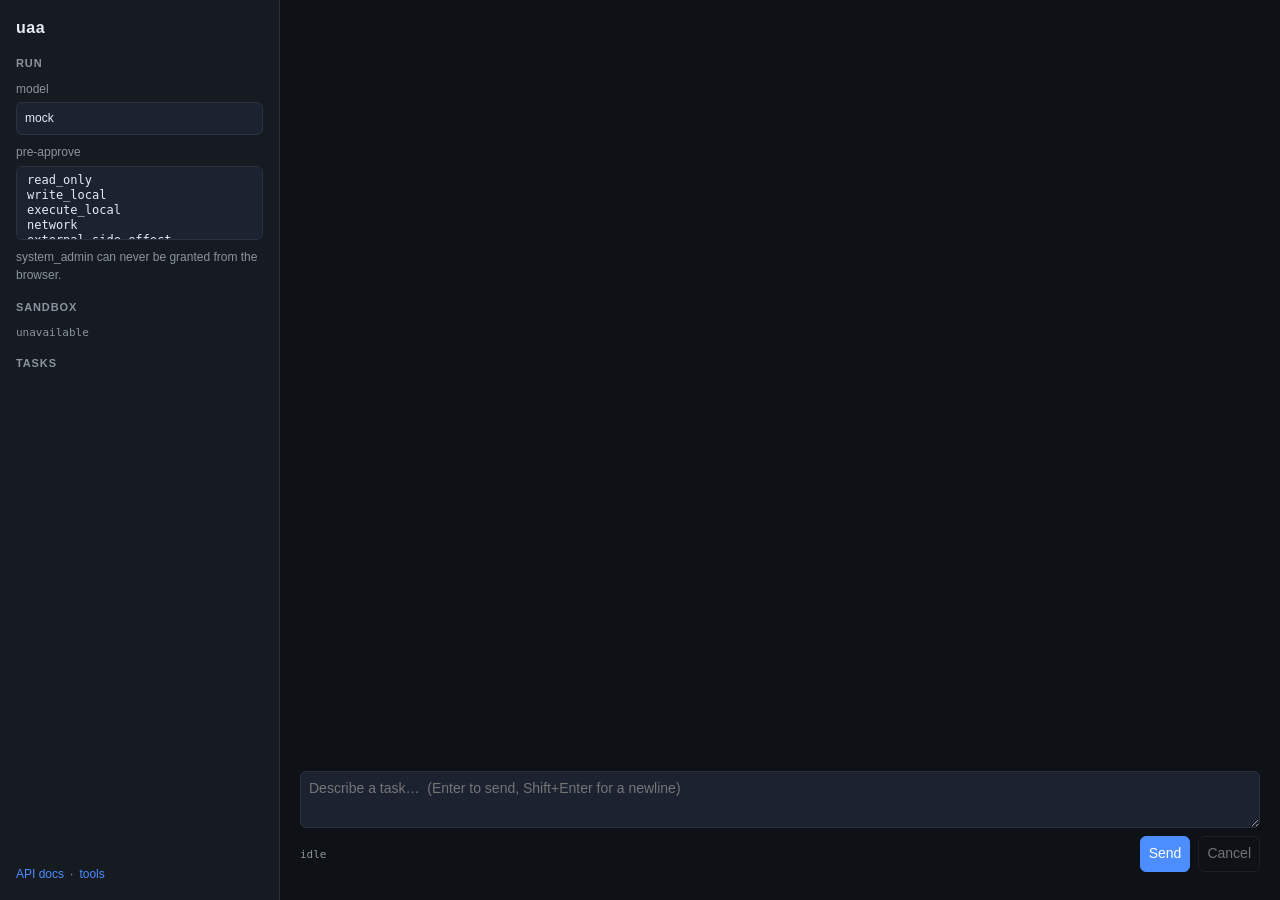
==== src/unified_agent/api/console/index.html @ 9285aae6 "feat(api,sandbox): AG-UI service layer, web console, process isolation Phase 2 of the roadmap, plus " ====
<!DOCTYPE html>
<html lang="zh-CN">
<head>
<meta charset="utf-8">
<meta name="viewport" content="width=device-width, initial-scale=1">
<title>unified-ai-agent console</title>
<link rel="stylesheet" href="style.css">
</head>
<body>
<div id="app">
  <aside id="sidebar">
    <header>
      <h1>uaa</h1>
      <span id="version" class="dim"></span>
    </header>

    <section class="panel">
      <h2>Run</h2>
      <label class="field">
        <span>model</span>
        <input id="model" value="mock" spellcheck="false">
      </label>
      <label class="field">
        <span>pre-approve</span>
        <select id="approve" multiple size="4">
          <option value="read_only">read_only</option>
          <option value="write_local">write_local</option>
          <option value="execute_local">execute_local</option>
          <option value="network">network</option>
          <option value="external_side_effect">external_side_effect</option>
        </select>
      </label>
      <p class="hint">system_admin can never be granted from the browser.</p>
    </section>

    <section class="panel">
      <h2>Sandbox</h2>
      <div id="sandbox" class="kv dim">loading…</div>
    </section>

    <section class="panel grow">
      <h2>Tasks</h2>
      <div id="tasks" class="task-list"></div>
    </section>

    <footer>
      <a href="/docs" target="_blank" rel="noreferrer">API docs</a>
      <span class="dim">·</span>
      <a href="/api/v1/tools" target="_blank" rel="noreferrer">tools</a>
    </footer>
  </aside>

  <main id="main">
    <div id="transcript"></div>

    <div id="approval" class="approval hidden">
      <div class="approval-head">
        <strong>Approval required</strong>
        <span id="approval-effect" class="chip"></span>
      </div>
      <pre id="approval-preview"></pre>
      <div id="approval-detail" class="dim"></div>
      <div class="approval-actions">
        <button id="btn-approve" class="primary">Approve</button>
        <button id="btn-deny" class="danger">Refuse</button>
      </div>
    </div>

    <form id="composer">
      <textarea id="goal" rows="2" placeholder="Describe a task…  (Enter to send, Shift+Enter for a newline)"></textarea>
      <div class="composer-actions">
        <span id="status" class="dim">idle</span>
        <button id="btn-send" type="submit" class="primary">Send</button>
        <button id="btn-cancel" type="button" class="ghost" disabled>Cancel</button>
      </div>
    </form>
  </main>
</div>
<script src="app.js"></script>
</body>
</html>
---- src/unified_agent/api/console/style.css ----
:root {
  --bg: #0e1116;
  --panel: #161b22;
  --panel-2: #1c2230;
  --line: #2a3240;
  --fg: #e6edf3;
  --dim: #8b949e;
  --accent: #4c8dff;
  --ok: #3fb950;
  --warn: #d29922;
  --bad: #f85149;
  --mono: ui-monospace, SFMono-Regular, "SF Mono", Menlo, Consolas, monospace;
}

* { box-sizing: border-box; }

html, body {
  margin: 0;
  height: 100%;
  background: var(--bg);
  color: var(--fg);
  font: 14px/1.55 -apple-system, BlinkMacSystemFont, "Segoe UI", "PingFang SC",
    "Hiragino Sans GB", "Microsoft YaHei", sans-serif;
}

#app { display: grid; grid-template-columns: 280px 1fr; height: 100%; }

/* ---------- sidebar ---------- */
#sidebar {
  display: flex;
  flex-direction: column;
  gap: 14px;
  padding: 16px;
  background: var(--panel);
  border-right: 1px solid var(--line);
  overflow: hidden;
}

#sidebar header { display: flex; align-items: baseline; gap: 8px; }
#sidebar h1 { margin: 0; font-size: 16px; letter-spacing: .5px; }

.panel { display: flex; flex-direction: column; gap: 8px; }
.panel.grow { flex: 1; min-height: 0; }
.panel h2 {
  margin: 0;
  font-size: 11px;
  text-transform: uppercase;
  letter-spacing: .08em;
  color: var(--dim);
}

.field { display: flex; flex-direction: column; gap: 4px; font-size: 12px; }
.field > span { color: var(--dim); }

input, select, textarea, button {
  font: inherit;
  color: var(--fg);
  background: var(--panel-2);
  border: 1px solid var(--line);
  border-radius: 6px;
  padding: 6px 8px;
}
input:focus, select:focus, textarea:focus {
  outline: none;
  border-color: var(--accent);
}
select[multiple] { font-family: var(--mono); font-size: 12px; }

button { cursor: pointer; }
button:disabled { opacity: .45; cursor: not-allowed; }
button.primary { background: var(--accent); border-color: var(--accent); color: #fff; }
button.danger { background: transparent; border-color: var(--bad); color: var(--bad); }
button.ghost { background: transparent; }

.hint, .dim { color: var(--dim); font-size: 12px; }
.hint { margin: 0; }

.kv { font-family: var(--mono); font-size: 11px; white-space: pre-wrap; word-break: break-all; }

.task-list { overflow-y: auto; display: flex; flex-direction: column; gap: 4px; }
.task-item {
  padding: 6px 8px;
  border: 1px solid transparent;
  border-radius: 6px;
  cursor: pointer;
  font-size: 12px;
}
.task-item:hover { background: var(--panel-2); }
.task-item.active { border-color: var(--accent); background: var(--panel-2); }
.task-item .goal { display: block; overflow: hidden; text-overflow: ellipsis; white-space: nowrap; }
.task-item .meta { color: var(--dim); font-family: var(--mono); font-size: 10px; }

#sidebar footer { display: flex; gap: 6px; font-size: 12px; }
#sidebar a { color: var(--accent); text-decoration: none; }
#sidebar a:hover { text-decoration: underline; }

/* ---------- main ---------- */
#main {
  display: grid;
  grid-template-rows: 1fr auto auto;
  min-height: 0;
  padding: 16px 20px 16px;
  gap: 12px;
}

#transcript { overflow-y: auto; display: flex; flex-direction: column; gap: 12px; padding-right: 4px; }

.turn { border-left: 2px solid var(--line); padding-left: 12px; }
.turn.user { border-color: var(--accent); }
.turn.assistant { border-color: var(--ok); }
.turn.error { border-color: var(--bad); }

.turn-head { display: flex; gap: 8px; align-items: center; font-size: 12px; color: var(--dim); }
.chip {
  display: inline-block;
  padding: 1px 7px;
  border-radius: 999px;
  border: 1px solid var(--line);
  font-family: var(--mono);
  font-size: 10px;
  color: var(--dim);
}
.chip.ok { color: var(--ok); border-color: var(--ok); }
.chip.bad { color: var(--bad); border-color: var(--bad); }
.chip.warn { color: var(--warn); border-color: var(--warn); }

.body { white-space: pre-wrap; word-break: break-word; margin-top: 4px; }
.body.mono { font-family: var(--mono); font-size: 12px; }

details { margin-top: 6px; }
summary { cursor: pointer; color: var(--dim); font-size: 12px; }
pre {
  margin: 6px 0 0;
  padding: 8px 10px;
  background: var(--panel);
  border: 1px solid var(--line);
  border-radius: 6px;
  overflow-x: auto;
  font-family: var(--mono);
  font-size: 12px;
  white-space: pre-wrap;
  word-break: break-word;
}

.plan { display: flex; flex-direction: column; gap: 2px; font-size: 13px; }
.plan-step { display: flex; gap: 8px; align-items: baseline; }
.plan-step .mark { font-family: var(--mono); color: var(--dim); width: 14px; }
.plan-step.done .mark { color: var(--ok); }
.plan-step.running .mark { color: var(--accent); }
.plan-step.failed .mark { color: var(--bad); }

.tool { border: 1px solid var(--line); border-radius: 6px; padding: 6px 8px; margin-top: 6px; }
.tool .tool-head { display: flex; gap: 8px; align-items: center; font-family: var(--mono); font-size: 12px; }
.tool.running { border-color: var(--accent); }

/* ---------- approval ---------- */
.approval {
  border: 1px solid var(--warn);
  background: rgba(210, 153, 34, .08);
  border-radius: 8px;
  padding: 12px 14px;
}
.approval.hidden { display: none; }
.approval-head { display: flex; gap: 8px; align-items: center; }
.approval-actions { display: flex; gap: 8px; margin-top: 10px; }

/* ---------- composer ---------- */
#composer { display: flex; flex-direction: column; gap: 8px; }
#goal { resize: vertical; min-height: 52px; font: inherit; }
.composer-actions { display: flex; gap: 8px; align-items: center; justify-content: flex-end; }
.composer-actions #status { margin-right: auto; font-family: var(--mono); font-size: 11px; }
.composer-actions #status.busy { color: var(--accent); }
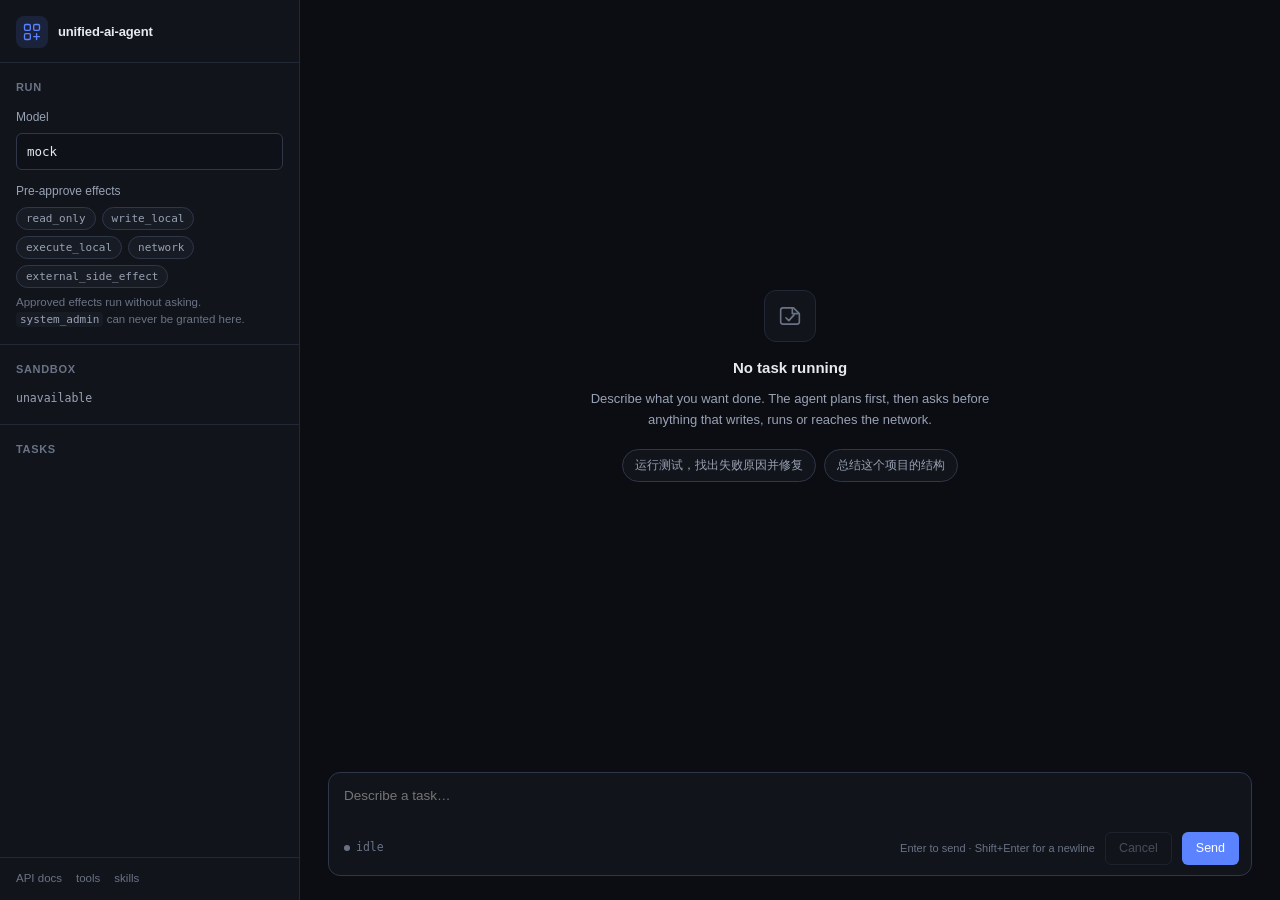
==== commit 89297b50: "fix(console): the page was served from / with its assets under /console, so it never loaded Reported" ====
--- a/src/unified_agent/api/console/index.html
+++ b/src/unified_agent/api/console/index.html
@@ -3,75 +3,113 @@
 <head>
 <meta charset="utf-8">
 <meta name="viewport" content="width=device-width, initial-scale=1">
-<title>unified-ai-agent console</title>
+<title>unified-ai-agent</title>
 <link rel="stylesheet" href="style.css">
 </head>
 <body>
 <div id="app">
+
   <aside id="sidebar">
-    <header>
-      <h1>uaa</h1>
-      <span id="version" class="dim"></span>
+    <header class="brand">
+      <span class="brand-mark" aria-hidden="true">
+        <svg viewBox="0 0 24 24" width="20" height="20" fill="none" stroke="currentColor" stroke-width="1.6" stroke-linecap="round" stroke-linejoin="round">
+          <rect x="3" y="3" width="7" height="7" rx="1.5"/>
+          <rect x="14" y="3" width="7" height="7" rx="1.5"/>
+          <rect x="3" y="14" width="7" height="7" rx="1.5"/>
+          <path d="M17.5 14v7M14 17.5h7"/>
+        </svg>
+      </span>
+      <div class="brand-text">
+        <span class="brand-name">unified-ai-agent</span>
+        <span class="brand-version" id="version"></span>
+      </div>
     </header>
 
     <section class="panel">
-      <h2>Run</h2>
+      <h2 class="panel-title">Run</h2>
       <label class="field">
-        <span>model</span>
-        <input id="model" value="mock" spellcheck="false">
+        <span class="field-label">Model</span>
+        <input id="model" value="mock" spellcheck="false" autocomplete="off">
       </label>
-      <label class="field">
-        <span>pre-approve</span>
-        <select id="approve" multiple size="4">
-          <option value="read_only">read_only</option>
-          <option value="write_local">write_local</option>
-          <option value="execute_local">execute_local</option>
-          <option value="network">network</option>
-          <option value="external_side_effect">external_side_effect</option>
-        </select>
-      </label>
-      <p class="hint">system_admin can never be granted from the browser.</p>
+      <div class="field">
+        <span class="field-label">Pre-approve effects</span>
+        <div id="approve" class="toggles" role="group" aria-label="Pre-approve effects"></div>
+        <p class="hint">Approved effects run without asking. <code>system_admin</code> can never be granted here.</p>
+      </div>
     </section>
 
     <section class="panel">
-      <h2>Sandbox</h2>
-      <div id="sandbox" class="kv dim">loading…</div>
+      <h2 class="panel-title">Sandbox</h2>
+      <div id="sandbox" class="sandbox">
+        <span class="skeleton"></span>
+      </div>
     </section>
 
-    <section class="panel grow">
-      <h2>Tasks</h2>
+    <section class="panel panel-grow">
+      <h2 class="panel-title">
+        Tasks
+        <span class="panel-count" id="task-count"></span>
+      </h2>
       <div id="tasks" class="task-list"></div>
     </section>
 
-    <footer>
+    <footer class="sidebar-footer">
       <a href="/docs" target="_blank" rel="noreferrer">API docs</a>
-      <span class="dim">·</span>
       <a href="/api/v1/tools" target="_blank" rel="noreferrer">tools</a>
+      <a href="/api/v1/skills" target="_blank" rel="noreferrer">skills</a>
     </footer>
   </aside>
 
   <main id="main">
-    <div id="transcript"></div>
+    <div id="transcript">
+      <div id="empty" class="empty">
+        <div class="empty-mark" aria-hidden="true">
+          <svg viewBox="0 0 24 24" width="28" height="28" fill="none" stroke="currentColor" stroke-width="1.4" stroke-linecap="round" stroke-linejoin="round">
+            <path d="M4 17V7a2 2 0 0 1 2-2h9l5 5v7a2 2 0 0 1-2 2H6a2 2 0 0 1-2-2Z"/>
+            <path d="M14 5v5h5"/>
+            <path d="M8.5 13.5 11 16l4.5-5"/>
+          </svg>
+        </div>
+        <p class="empty-title">No task running</p>
+        <p class="empty-body">
+          Describe what you want done. The agent plans first, then asks before
+          anything that writes, runs or reaches the network.
+        </p>
+        <div class="empty-examples">
+          <button type="button" class="example">运行测试，找出失败原因并修复</button>
+          <button type="button" class="example">总结这个项目的结构</button>
+        </div>
+      </div>
+    </div>
 
-    <div id="approval" class="approval hidden">
+    <div id="approval" class="approval hidden" role="alertdialog" aria-labelledby="approval-title">
       <div class="approval-head">
-        <strong>Approval required</strong>
-        <span id="approval-effect" class="chip"></span>
+        <span class="approval-icon" aria-hidden="true">
+          <svg viewBox="0 0 24 24" width="16" height="16" fill="none" stroke="currentColor" stroke-width="1.8" stroke-linecap="round">
+            <path d="M12 9v4M12 16.5v.01"/>
+            <path d="M10.3 3.9 2.6 17.2A2 2 0 0 0 4.3 20h15.4a2 2 0 0 0 1.7-2.8L13.7 3.9a2 2 0 0 0-3.4 0Z"/>
+          </svg>
+        </span>
+        <strong id="approval-title">Approval required</strong>
+        <span id="approval-effect" class="chip chip-warn"></span>
       </div>
       <pre id="approval-preview"></pre>
-      <div id="approval-detail" class="dim"></div>
+      <div id="approval-detail" class="approval-detail"></div>
       <div class="approval-actions">
-        <button id="btn-approve" class="primary">Approve</button>
-        <button id="btn-deny" class="danger">Refuse</button>
+        <button id="btn-approve" class="btn btn-primary">Approve</button>
+        <button id="btn-deny" class="btn btn-danger">Refuse</button>
       </div>
     </div>
 
     <form id="composer">
-      <textarea id="goal" rows="2" placeholder="Describe a task…  (Enter to send, Shift+Enter for a newline)"></textarea>
-      <div class="composer-actions">
-        <span id="status" class="dim">idle</span>
-        <button id="btn-send" type="submit" class="primary">Send</button>
-        <button id="btn-cancel" type="button" class="ghost" disabled>Cancel</button>
+      <div class="composer-box">
+        <textarea id="goal" rows="1" placeholder="Describe a task…" aria-label="Task goal"></textarea>
+        <div class="composer-actions">
+          <span id="status" class="status" data-state="idle">idle</span>
+          <span class="composer-hint">Enter to send · Shift+Enter for a newline</span>
+          <button id="btn-cancel" type="button" class="btn btn-ghost" disabled>Cancel</button>
+          <button id="btn-send" type="submit" class="btn btn-primary">Send</button>
+        </div>
       </div>
     </form>
   </main>
--- a/src/unified_agent/api/console/style.css
+++ b/src/unified_agent/api/console/style.css
@@ -1,14 +1,54 @@
+/* unified-ai-agent console.
+ *
+ * One stylesheet, no build step, no framework. The palette is a small set of
+ * custom properties so a change of mind is a change in one place.
+ *
+ * The rules this follows, in order of how much they matter:
+ *
+ *   1. Elevation comes from background steps, not shadows. On a dark UI a
+ *      shadow is invisible; a lighter panel is not.
+ *   2. One accent. Everything else is a neutral with a consistent step
+ *      between neighbours.
+ *   3. Monospace is for identifiers and output, never for prose.
+ *   4. Borders are 1px and low-contrast. They separate, they do not decorate.
+ *   5. Every interactive thing has a visible hover, active and focus state.
+ *      A control whose state you cannot see is a control you will not trust.
+ */
+
 :root {
-  --bg: #0e1116;
-  --panel: #161b22;
-  --panel-2: #1c2230;
-  --line: #2a3240;
-  --fg: #e6edf3;
-  --dim: #8b949e;
-  --accent: #4c8dff;
-  --ok: #3fb950;
-  --warn: #d29922;
-  --bad: #f85149;
+  color-scheme: dark;
+
+  /* surfaces, darkest to lightest */
+  --bg: #0b0d12;
+  --bg-panel: #11141b;
+  --bg-raised: #171b24;
+  --bg-hover: #1d2230;
+  --bg-input: #0e1117;
+
+  --border: #222836;
+  --border-strong: #2f3748;
+
+  --text: #e7eaf0;
+  --text-dim: #99a2b4;
+  --text-faint: #6a7385;
+
+  --accent: #5b83ff;
+  --accent-hover: #7295ff;
+  --accent-soft: rgba(91, 131, 255, 0.14);
+
+  --ok: #3ecf8e;
+  --ok-soft: rgba(62, 207, 142, 0.14);
+  --warn: #e0a33c;
+  --warn-soft: rgba(224, 163, 60, 0.14);
+  --danger: #f0605f;
+  --danger-soft: rgba(240, 96, 95, 0.14);
+
+  --radius: 8px;
+  --radius-sm: 6px;
+  --radius-lg: 12px;
+
+  --sans: -apple-system, BlinkMacSystemFont, "Segoe UI", "PingFang SC",
+    "Hiragino Sans GB", "Microsoft YaHei", Roboto, sans-serif;
   --mono: ui-monospace, SFMono-Regular, "SF Mono", Menlo, Consolas, monospace;
 }
 
@@ -18,155 +58,715 @@
   margin: 0;
   height: 100%;
   background: var(--bg);
-  color: var(--fg);
-  font: 14px/1.55 -apple-system, BlinkMacSystemFont, "Segoe UI", "PingFang SC",
-    "Hiragino Sans GB", "Microsoft YaHei", sans-serif;
-}
-
-#app { display: grid; grid-template-columns: 280px 1fr; height: 100%; }
-
-/* ---------- sidebar ---------- */
+  color: var(--text);
+  font: 400 13.5px/1.55 var(--sans);
+  -webkit-font-smoothing: antialiased;
+}
+
+#app {
+  display: grid;
+  grid-template-columns: 300px minmax(0, 1fr);
+  height: 100vh;
+}
+
+/* ---------------------------------------------------------------- sidebar */
+
 #sidebar {
   display: flex;
   flex-direction: column;
-  gap: 14px;
+  min-height: 0;
+  background: var(--bg-panel);
+  border-right: 1px solid var(--border);
+}
+
+.brand {
+  display: flex;
+  align-items: center;
+  gap: 10px;
+  padding: 16px 16px 14px;
+  border-bottom: 1px solid var(--border);
+}
+
+.brand-mark {
+  display: grid;
+  place-items: center;
+  width: 32px;
+  height: 32px;
+  border-radius: var(--radius);
+  background: var(--accent-soft);
+  color: var(--accent);
+  flex: none;
+}
+
+.brand-text { display: flex; flex-direction: column; min-width: 0; }
+
+.brand-name {
+  font-size: 13px;
+  font-weight: 600;
+  letter-spacing: -0.01em;
+  white-space: nowrap;
+  overflow: hidden;
+  text-overflow: ellipsis;
+}
+
+.brand-version { font-size: 11px; color: var(--text-faint); font-family: var(--mono); }
+
+.panel {
   padding: 16px;
-  background: var(--panel);
-  border-right: 1px solid var(--line);
-  overflow: hidden;
-}
-
-#sidebar header { display: flex; align-items: baseline; gap: 8px; }
-#sidebar h1 { margin: 0; font-size: 16px; letter-spacing: .5px; }
-
-.panel { display: flex; flex-direction: column; gap: 8px; }
-.panel.grow { flex: 1; min-height: 0; }
-.panel h2 {
+  border-bottom: 1px solid var(--border);
+  display: flex;
+  flex-direction: column;
+  gap: 12px;
+}
+
+.panel-grow { flex: 1; min-height: 0; border-bottom: none; }
+
+.panel-title {
+  display: flex;
+  align-items: center;
+  justify-content: space-between;
   margin: 0;
   font-size: 11px;
+  font-weight: 600;
+  letter-spacing: 0.06em;
   text-transform: uppercase;
-  letter-spacing: .08em;
-  color: var(--dim);
-}
-
-.field { display: flex; flex-direction: column; gap: 4px; font-size: 12px; }
-.field > span { color: var(--dim); }
-
-input, select, textarea, button {
+  color: var(--text-faint);
+}
+
+.panel-count { font-family: var(--mono); font-size: 11px; letter-spacing: 0; }
+
+.field { display: flex; flex-direction: column; gap: 6px; }
+
+.field-label { font-size: 12px; color: var(--text-dim); }
+
+input[type="text"], #model, textarea {
+  width: 100%;
+  padding: 8px 10px;
+  border: 1px solid var(--border-strong);
+  border-radius: var(--radius-sm);
+  background: var(--bg-input);
+  color: var(--text);
   font: inherit;
-  color: var(--fg);
-  background: var(--panel-2);
-  border: 1px solid var(--line);
-  border-radius: 6px;
-  padding: 6px 8px;
-}
-input:focus, select:focus, textarea:focus {
+  font-family: var(--mono);
+  font-size: 12.5px;
+  transition: border-color 0.12s, box-shadow 0.12s;
+}
+
+input:focus, textarea:focus {
   outline: none;
   border-color: var(--accent);
-}
-select[multiple] { font-family: var(--mono); font-size: 12px; }
-
-button { cursor: pointer; }
-button:disabled { opacity: .45; cursor: not-allowed; }
-button.primary { background: var(--accent); border-color: var(--accent); color: #fff; }
-button.danger { background: transparent; border-color: var(--bad); color: var(--bad); }
-button.ghost { background: transparent; }
-
-.hint, .dim { color: var(--dim); font-size: 12px; }
-.hint { margin: 0; }
-
-.kv { font-family: var(--mono); font-size: 11px; white-space: pre-wrap; word-break: break-all; }
-
-.task-list { overflow-y: auto; display: flex; flex-direction: column; gap: 4px; }
+  box-shadow: 0 0 0 3px var(--accent-soft);
+}
+
+.hint { margin: 0; font-size: 11.5px; color: var(--text-faint); line-height: 1.5; }
+
+.hint code {
+  font-family: var(--mono);
+  font-size: 11px;
+  padding: 1px 4px;
+  border-radius: 4px;
+  background: var(--bg-raised);
+  color: var(--text-dim);
+}
+
+/* pre-approve: toggles, not a native multi-select. A list box where you have
+   to know that ctrl-click means "add" is a control that hides its own state. */
+
+.toggles { display: flex; flex-wrap: wrap; gap: 6px; }
+
+.toggle {
+  padding: 4px 9px;
+  border: 1px solid var(--border-strong);
+  border-radius: 999px;
+  background: var(--bg-raised);
+  color: var(--text-dim);
+  font-family: var(--mono);
+  font-size: 11px;
+  cursor: pointer;
+  transition: background 0.12s, border-color 0.12s, color 0.12s;
+}
+
+.toggle:hover { background: var(--bg-hover); color: var(--text); }
+
+.toggle[aria-pressed="true"] {
+  background: var(--accent-soft);
+  border-color: var(--accent);
+  color: var(--accent-hover);
+}
+
+.toggle:focus-visible { outline: 2px solid var(--accent); outline-offset: 1px; }
+
+/* ----------------------------------------------------------------- sandbox */
+
+.sandbox { display: flex; flex-direction: column; gap: 8px; font-size: 12px; }
+
+.sandbox-row {
+  display: flex;
+  align-items: baseline;
+  justify-content: space-between;
+  gap: 8px;
+}
+
+.sandbox-key { color: var(--text-faint); }
+.sandbox-val { font-family: var(--mono); font-size: 11.5px; color: var(--text-dim); }
+
+.sandbox-alert {
+  padding: 7px 9px;
+  border-radius: var(--radius-sm);
+  background: var(--warn-soft);
+  border: 1px solid rgba(224, 163, 60, 0.22);
+  color: #e8c98c;
+  font-size: 11.5px;
+  line-height: 1.5;
+}
+
+/* the full explanation is available, not in the way */
+.sandbox-why { font-size: 11.5px; }
+
+.sandbox-why summary {
+  cursor: pointer;
+  color: var(--text-faint);
+  list-style: none;
+  user-select: none;
+  padding: 2px 0;
+}
+
+.sandbox-why summary::-webkit-details-marker { display: none; }
+.sandbox-why summary::before { content: "▸ "; }
+.sandbox-why[open] summary::before { content: "▾ "; }
+.sandbox-why summary:hover { color: var(--text-dim); }
+
+.sandbox-why ul {
+  margin: 6px 0 0;
+  padding: 8px 10px 8px 24px;
+  border-radius: var(--radius-sm);
+  background: var(--bg-raised);
+  border: 1px solid var(--border);
+  color: var(--text-dim);
+  line-height: 1.55;
+}
+
+.sandbox-why li + li { margin-top: 6px; }
+
+.skeleton {
+  display: block;
+  height: 12px;
+  border-radius: 4px;
+  background: linear-gradient(90deg, var(--bg-raised) 25%, var(--bg-hover) 37%, var(--bg-raised) 63%);
+  background-size: 400% 100%;
+  animation: shimmer 1.4s ease-in-out infinite;
+}
+
+@keyframes shimmer {
+  0% { background-position: 100% 0; }
+  100% { background-position: 0 0; }
+}
+
+/* ------------------------------------------------------------------- tasks */
+
+.task-list {
+  display: flex;
+  flex-direction: column;
+  gap: 2px;
+  overflow-y: auto;
+  min-height: 0;
+  margin: 0 -6px;
+  padding: 0 6px;
+}
+
 .task-item {
-  padding: 6px 8px;
+  display: flex;
+  flex-direction: column;
+  gap: 5px;
+  padding: 9px 10px;
+  border-radius: var(--radius-sm);
   border: 1px solid transparent;
-  border-radius: 6px;
   cursor: pointer;
+  transition: background 0.12s, border-color 0.12s;
+}
+
+.task-item:hover { background: var(--bg-raised); }
+
+.task-item.active {
+  background: var(--accent-soft);
+  border-color: rgba(91, 131, 255, 0.35);
+}
+
+.task-goal {
+  font-size: 12.5px;
+  line-height: 1.4;
+  color: var(--text);
+  display: -webkit-box;
+  -webkit-line-clamp: 2;
+  -webkit-box-orient: vertical;
+  overflow: hidden;
+}
+
+.task-meta {
+  display: flex;
+  align-items: center;
+  gap: 6px;
+  font-size: 11px;
+  color: var(--text-faint);
+  font-family: var(--mono);
+}
+
+.task-empty { padding: 10px; font-size: 12px; color: var(--text-faint); }
+
+.sidebar-footer {
+  display: flex;
+  gap: 14px;
+  padding: 12px 16px;
+  border-top: 1px solid var(--border);
+  font-size: 11.5px;
+}
+
+.sidebar-footer a { color: var(--text-faint); text-decoration: none; }
+.sidebar-footer a:hover { color: var(--accent-hover); }
+
+/* -------------------------------------------------------------------- main */
+
+#main {
+  display: flex;
+  flex-direction: column;
+  min-width: 0;
+  min-height: 0;
+}
+
+#transcript {
+  flex: 1;
+  min-height: 0;
+  overflow-y: auto;
+  padding: 24px 28px;
+  display: flex;
+  flex-direction: column;
+  gap: 18px;
+}
+
+/* empty state: a blank pane reads as broken. Say what the thing is for. */
+
+.empty {
+  margin: auto;
+  max-width: 420px;
+  text-align: center;
+  display: flex;
+  flex-direction: column;
+  align-items: center;
+  gap: 10px;
+  padding: 40px 0;
+}
+
+.empty.hidden { display: none; }
+
+.empty-mark {
+  display: grid;
+  place-items: center;
+  width: 52px;
+  height: 52px;
+  border-radius: var(--radius-lg);
+  background: var(--bg-panel);
+  border: 1px solid var(--border);
+  color: var(--text-faint);
+  margin-bottom: 4px;
+}
+
+.empty-title { margin: 0; font-size: 15px; font-weight: 600; }
+
+.empty-body {
+  margin: 0;
+  font-size: 13px;
+  color: var(--text-dim);
+  line-height: 1.6;
+}
+
+.empty-examples {
+  display: flex;
+  flex-wrap: wrap;
+  gap: 8px;
+  justify-content: center;
+  margin-top: 8px;
+}
+
+.example {
+  padding: 6px 12px;
+  border: 1px solid var(--border-strong);
+  border-radius: 999px;
+  background: var(--bg-panel);
+  color: var(--text-dim);
+  font: inherit;
   font-size: 12px;
-}
-.task-item:hover { background: var(--panel-2); }
-.task-item.active { border-color: var(--accent); background: var(--panel-2); }
-.task-item .goal { display: block; overflow: hidden; text-overflow: ellipsis; white-space: nowrap; }
-.task-item .meta { color: var(--dim); font-family: var(--mono); font-size: 10px; }
-
-#sidebar footer { display: flex; gap: 6px; font-size: 12px; }
-#sidebar a { color: var(--accent); text-decoration: none; }
-#sidebar a:hover { text-decoration: underline; }
-
-/* ---------- main ---------- */
-#main {
-  display: grid;
-  grid-template-rows: 1fr auto auto;
-  min-height: 0;
-  padding: 16px 20px 16px;
-  gap: 12px;
-}
-
-#transcript { overflow-y: auto; display: flex; flex-direction: column; gap: 12px; padding-right: 4px; }
-
-.turn { border-left: 2px solid var(--line); padding-left: 12px; }
-.turn.user { border-color: var(--accent); }
-.turn.assistant { border-color: var(--ok); }
-.turn.error { border-color: var(--bad); }
-
-.turn-head { display: flex; gap: 8px; align-items: center; font-size: 12px; color: var(--dim); }
-.chip {
-  display: inline-block;
-  padding: 1px 7px;
-  border-radius: 999px;
-  border: 1px solid var(--line);
-  font-family: var(--mono);
-  font-size: 10px;
-  color: var(--dim);
-}
-.chip.ok { color: var(--ok); border-color: var(--ok); }
-.chip.bad { color: var(--bad); border-color: var(--bad); }
-.chip.warn { color: var(--warn); border-color: var(--warn); }
-
-.body { white-space: pre-wrap; word-break: break-word; margin-top: 4px; }
-.body.mono { font-family: var(--mono); font-size: 12px; }
-
-details { margin-top: 6px; }
-summary { cursor: pointer; color: var(--dim); font-size: 12px; }
-pre {
-  margin: 6px 0 0;
-  padding: 8px 10px;
-  background: var(--panel);
-  border: 1px solid var(--line);
-  border-radius: 6px;
-  overflow-x: auto;
+  cursor: pointer;
+  transition: background 0.12s, color 0.12s, border-color 0.12s;
+}
+
+.example:hover { background: var(--bg-hover); color: var(--text); border-color: var(--accent); }
+
+/* ------------------------------------------------------------------- turns */
+
+.turn { display: flex; flex-direction: column; gap: 8px; animation: rise 0.18s ease-out; }
+
+@keyframes rise {
+  from { opacity: 0; transform: translateY(4px); }
+  to { opacity: 1; transform: none; }
+}
+
+.turn-head {
+  display: flex;
+  align-items: center;
+  gap: 8px;
+  font-size: 11px;
+  font-weight: 600;
+  letter-spacing: 0.05em;
+  text-transform: uppercase;
+  color: var(--text-faint);
+}
+
+.turn.user .turn-head { color: var(--accent); }
+.turn.error .turn-head { color: var(--danger); }
+
+.turn.user .body {
+  padding: 10px 14px;
+  border-radius: var(--radius);
+  border: 1px solid var(--border);
+  background: var(--bg-panel);
+  white-space: pre-wrap;
+}
+
+.turn.assistant .body {
+  white-space: pre-wrap;
+  font-size: 13.5px;
+  line-height: 1.65;
+  color: var(--text);
+}
+
+.turn.assistant .body:empty { display: none; }
+
+.turn.error .body {
+  padding: 10px 14px;
+  border-radius: var(--radius);
+  background: var(--danger-soft);
+  border: 1px solid rgba(240, 96, 95, 0.28);
+  color: #f3a4a3;
+  white-space: pre-wrap;
   font-family: var(--mono);
   font-size: 12px;
+}
+
+/* a tool call is a self-contained card: what, with what, and how it ended */
+
+.tool {
+  border: 1px solid var(--border);
+  border-radius: var(--radius);
+  background: var(--bg-panel);
+  overflow: hidden;
+  font-size: 12px;
+}
+
+.tool-head {
+  display: flex;
+  align-items: center;
+  gap: 8px;
+  padding: 8px 12px;
+  background: var(--bg-raised);
+  border-bottom: 1px solid var(--border);
+  font-family: var(--mono);
+  font-size: 12px;
+}
+
+.tool pre {
+  margin: 0;
+  padding: 10px 12px;
+  font-family: var(--mono);
+  font-size: 11.5px;
+  line-height: 1.55;
+  color: var(--text-dim);
   white-space: pre-wrap;
   word-break: break-word;
-}
-
-.plan { display: flex; flex-direction: column; gap: 2px; font-size: 13px; }
-.plan-step { display: flex; gap: 8px; align-items: baseline; }
-.plan-step .mark { font-family: var(--mono); color: var(--dim); width: 14px; }
-.plan-step.done .mark { color: var(--ok); }
-.plan-step.running .mark { color: var(--accent); }
-.plan-step.failed .mark { color: var(--bad); }
-
-.tool { border: 1px solid var(--line); border-radius: 6px; padding: 6px 8px; margin-top: 6px; }
-.tool .tool-head { display: flex; gap: 8px; align-items: center; font-family: var(--mono); font-size: 12px; }
-.tool.running { border-color: var(--accent); }
-
-/* ---------- approval ---------- */
+  max-height: 320px;
+  overflow-y: auto;
+}
+
+.tool.running .tool-head::after {
+  content: "";
+  width: 6px;
+  height: 6px;
+  margin-left: auto;
+  border-radius: 50%;
+  background: var(--accent);
+  animation: pulse 1s ease-in-out infinite;
+}
+
+@keyframes pulse {
+  0%, 100% { opacity: 1; }
+  50% { opacity: 0.25; }
+}
+
+.tool.failed { border-color: rgba(240, 96, 95, 0.35); }
+.tool.failed .tool-head { background: var(--danger-soft); color: #f3a4a3; }
+.tool.ok .tool-head { color: var(--ok); }
+
+/* the result is collapsed by default: the interesting part of a tool call is
+   usually that it happened and whether it worked, not its whole output */
+
+.tool details { border-top: 1px solid var(--border); }
+
+.tool summary {
+  padding: 7px 12px;
+  cursor: pointer;
+  font-size: 11px;
+  color: var(--text-faint);
+  user-select: none;
+  list-style: none;
+}
+
+.tool summary::-webkit-details-marker { display: none; }
+.tool summary::before { content: "▸ "; }
+.tool details[open] summary::before { content: "▾ "; }
+.tool summary:hover { color: var(--text-dim); background: var(--bg-raised); }
+
+.plan { display: flex; flex-direction: column; gap: 2px; padding: 10px 12px; }
+
+.plan-step {
+  display: grid;
+  grid-template-columns: 16px 18px 1fr;
+  align-items: baseline;
+  gap: 8px;
+  font-size: 12.5px;
+  color: var(--text-dim);
+  padding: 3px 0;
+}
+
+.plan-step .mark {
+  font-size: 10px;
+  text-align: center;
+  color: var(--text-faint);
+}
+
+.plan-step .num {
+  font-family: var(--mono);
+  font-size: 11px;
+  color: var(--text-faint);
+}
+
+.plan-step.completed { color: var(--text); }
+.plan-step.completed .mark { color: var(--ok); }
+
+.plan-step.running { color: var(--text); }
+.plan-step.running .mark { color: var(--accent); animation: pulse 1s ease-in-out infinite; }
+
+.plan-step.failed { color: #f3a4a3; }
+.plan-step.failed .mark { color: var(--danger); }
+
+.plan-step.skipped { opacity: 0.55; }
+
+/* ------------------------------------------------------------------- chips */
+
+.chip {
+  display: inline-flex;
+  align-items: center;
+  padding: 2px 7px;
+  border-radius: 999px;
+  background: var(--bg-raised);
+  border: 1px solid var(--border-strong);
+  color: var(--text-faint);
+  font-family: var(--mono);
+  font-size: 10.5px;
+  letter-spacing: 0;
+  text-transform: none;
+  font-weight: 500;
+  white-space: nowrap;
+}
+
+.chip-ok { background: var(--ok-soft); border-color: rgba(62, 207, 142, 0.3); color: var(--ok); }
+.chip-warn { background: var(--warn-soft); border-color: rgba(224, 163, 60, 0.32); color: var(--warn); }
+.chip-danger { background: var(--danger-soft); border-color: rgba(240, 96, 95, 0.32); color: var(--danger); }
+.chip-accent { background: var(--accent-soft); border-color: rgba(91, 131, 255, 0.32); color: var(--accent-hover); }
+
+.dim { color: var(--text-faint); font-size: 12px; }
+
+/* ---------------------------------------------------------------- approval */
+
 .approval {
-  border: 1px solid var(--warn);
-  background: rgba(210, 153, 34, .08);
-  border-radius: 8px;
+  margin: 0 28px 14px;
+  border: 1px solid rgba(224, 163, 60, 0.35);
+  border-radius: var(--radius);
+  background: linear-gradient(180deg, rgba(224, 163, 60, 0.09), rgba(224, 163, 60, 0.03));
+  overflow: hidden;
+  animation: rise 0.18s ease-out;
+}
+
+.approval.hidden { display: none; }
+
+.approval-head {
+  display: flex;
+  align-items: center;
+  gap: 9px;
+  padding: 11px 14px;
+  border-bottom: 1px solid rgba(224, 163, 60, 0.22);
+  font-size: 13px;
+}
+
+.approval-icon { display: grid; place-items: center; color: var(--warn); }
+
+.approval-head strong { font-weight: 600; }
+.approval-head .chip { margin-left: auto; }
+
+.approval pre {
+  margin: 0;
   padding: 12px 14px;
-}
-.approval.hidden { display: none; }
-.approval-head { display: flex; gap: 8px; align-items: center; }
-.approval-actions { display: flex; gap: 8px; margin-top: 10px; }
-
-/* ---------- composer ---------- */
-#composer { display: flex; flex-direction: column; gap: 8px; }
-#goal { resize: vertical; min-height: 52px; font: inherit; }
-.composer-actions { display: flex; gap: 8px; align-items: center; justify-content: flex-end; }
-.composer-actions #status { margin-right: auto; font-family: var(--mono); font-size: 11px; }
-.composer-actions #status.busy { color: var(--accent); }
+  font-family: var(--mono);
+  font-size: 12px;
+  line-height: 1.55;
+  color: var(--text);
+  white-space: pre-wrap;
+  word-break: break-word;
+  max-height: 260px;
+  overflow-y: auto;
+}
+
+.approval-detail {
+  padding: 0 14px 12px;
+  font-size: 12px;
+  color: var(--text-dim);
+  line-height: 1.55;
+}
+
+.approval-actions {
+  display: flex;
+  gap: 8px;
+  padding: 12px 14px;
+  border-top: 1px solid rgba(224, 163, 60, 0.22);
+  background: rgba(0, 0, 0, 0.18);
+}
+
+/* ---------------------------------------------------------------- composer */
+
+#composer { padding: 0 28px 24px; }
+
+.composer-box {
+  border: 1px solid var(--border-strong);
+  border-radius: var(--radius-lg);
+  background: var(--bg-panel);
+  transition: border-color 0.12s, box-shadow 0.12s;
+}
+
+.composer-box:focus-within {
+  border-color: var(--accent);
+  box-shadow: 0 0 0 3px var(--accent-soft);
+}
+
+#goal {
+  border: none;
+  background: transparent;
+  border-radius: var(--radius-lg) var(--radius-lg) 0 0;
+  padding: 13px 15px 4px;
+  font-family: var(--sans);
+  font-size: 13.5px;
+  resize: none;
+  min-height: 44px;
+  max-height: 200px;
+  overflow-y: auto;
+}
+
+#goal:focus { box-shadow: none; border: none; }
+
+.composer-actions {
+  display: flex;
+  align-items: center;
+  gap: 10px;
+  padding: 8px 12px 10px 15px;
+}
+
+.composer-hint { font-size: 11px; color: var(--text-faint); margin-left: auto; }
+
+.status {
+  display: inline-flex;
+  align-items: center;
+  gap: 6px;
+  font-size: 11.5px;
+  color: var(--text-faint);
+  font-family: var(--mono);
+}
+
+.status::before {
+  content: "";
+  width: 6px;
+  height: 6px;
+  border-radius: 50%;
+  background: var(--text-faint);
+}
+
+.status.busy { color: var(--accent-hover); }
+.status.busy::before { background: var(--accent); animation: pulse 1s ease-in-out infinite; }
+
+.status[data-state="completed"] { color: var(--ok); }
+.status[data-state="completed"]::before { background: var(--ok); }
+
+.status[data-state="failed"],
+.status[data-state="cancelled"] { color: var(--danger); }
+.status[data-state="failed"]::before,
+.status[data-state="cancelled"]::before { background: var(--danger); }
+
+.status[data-state="waiting_confirmation"] { color: var(--warn); }
+.status[data-state="waiting_confirmation"]::before { background: var(--warn); }
+
+/* ----------------------------------------------------------------- buttons */
+
+.btn {
+  padding: 6px 13px;
+  border-radius: var(--radius-sm);
+  border: 1px solid transparent;
+  font: inherit;
+  font-size: 12.5px;
+  font-weight: 500;
+  cursor: pointer;
+  transition: background 0.12s, border-color 0.12s, color 0.12s, opacity 0.12s;
+}
+
+.btn:focus-visible { outline: 2px solid var(--accent); outline-offset: 1px; }
+
+.btn-primary { background: var(--accent); color: #fff; }
+.btn-primary:hover { background: var(--accent-hover); }
+
+.btn-danger {
+  background: var(--danger-soft);
+  border-color: rgba(240, 96, 95, 0.35);
+  color: #f3a4a3;
+}
+.btn-danger:hover { background: rgba(240, 96, 95, 0.22); color: #ffc9c8; }
+
+.btn-ghost {
+  background: transparent;
+  border-color: var(--border-strong);
+  color: var(--text-dim);
+}
+.btn-ghost:hover:not(:disabled) { background: var(--bg-hover); color: var(--text); }
+
+.btn:disabled { opacity: 0.4; cursor: not-allowed; }
+
+/* --------------------------------------------------------------- scrollbar */
+
+* { scrollbar-width: thin; scrollbar-color: var(--border-strong) transparent; }
+*::-webkit-scrollbar { width: 10px; height: 10px; }
+*::-webkit-scrollbar-track { background: transparent; }
+*::-webkit-scrollbar-thumb {
+  background: var(--border-strong);
+  border-radius: 999px;
+  border: 3px solid transparent;
+  background-clip: content-box;
+}
+*::-webkit-scrollbar-thumb:hover { background: #3d4658; background-clip: content-box; }
+
+/* --------------------------------------------------------------- responsive */
+
+@media (max-width: 900px) {
+  #app { grid-template-columns: 1fr; }
+  #sidebar { display: none; }
+  #transcript { padding: 18px; }
+  .approval { margin: 0 18px 12px; }
+  #composer { padding: 0 18px 18px; }
+}
+
+@media (prefers-reduced-motion: reduce) {
+  *, *::before, *::after { animation: none !important; transition: none !important; }
+}
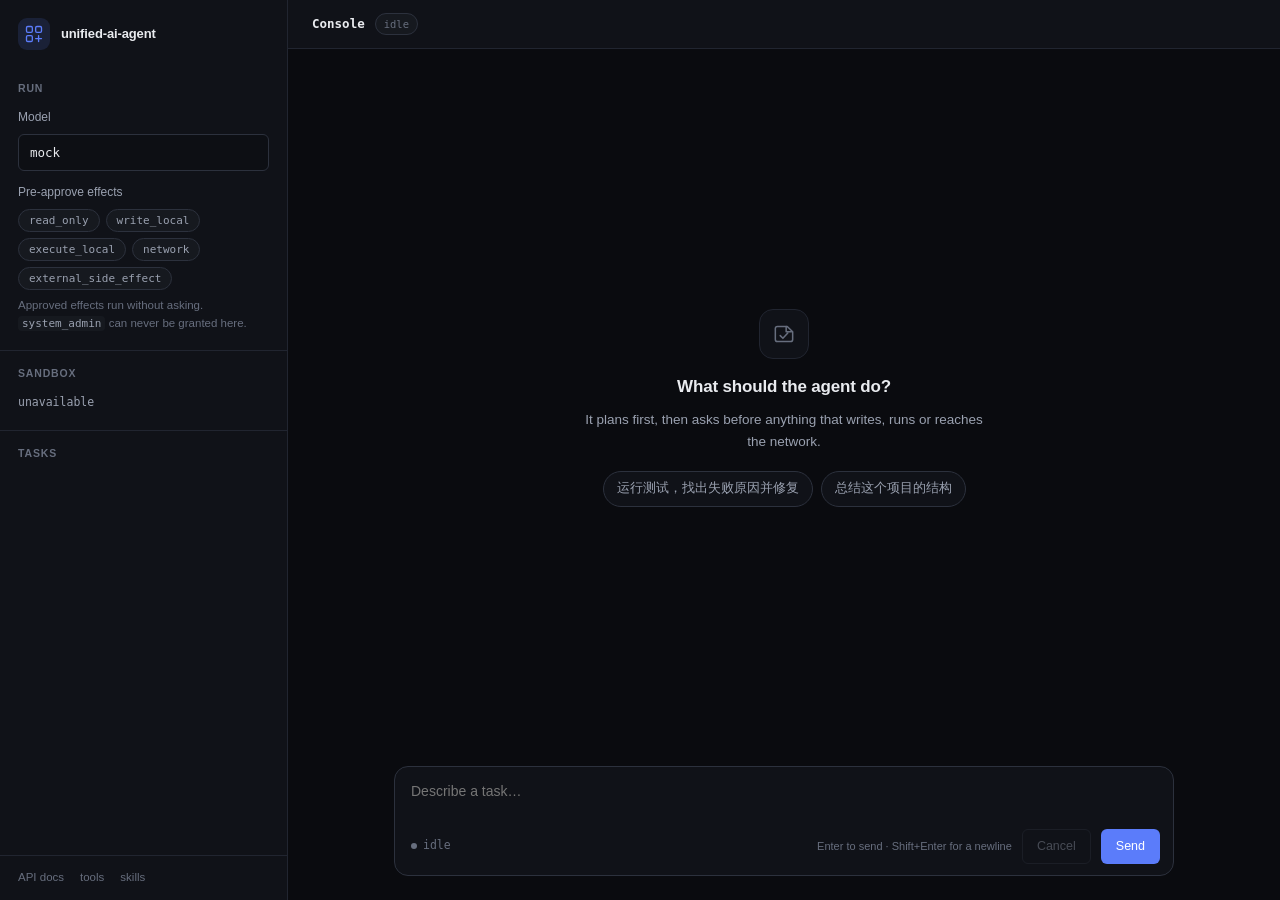
==== commit b95625de: "feat(console): a reading column, one-line tool calls, and a poll that touches nothing Reported as "s" ====
--- a/src/unified_agent/api/console/index.html
+++ b/src/unified_agent/api/console/index.html
@@ -61,19 +61,27 @@
   </aside>
 
   <main id="main">
+    <header id="topbar">
+      <div class="topbar-left">
+        <span class="topbar-title" id="topbar-title">Console</span>
+        <span class="chip" id="topbar-status">idle</span>
+      </div>
+      <div class="topbar-right" id="topbar-meta"></div>
+    </header>
+
     <div id="transcript">
       <div id="empty" class="empty">
         <div class="empty-mark" aria-hidden="true">
-          <svg viewBox="0 0 24 24" width="28" height="28" fill="none" stroke="currentColor" stroke-width="1.4" stroke-linecap="round" stroke-linejoin="round">
+          <svg viewBox="0 0 24 24" width="26" height="26" fill="none" stroke="currentColor" stroke-width="1.4" stroke-linecap="round" stroke-linejoin="round">
             <path d="M4 17V7a2 2 0 0 1 2-2h9l5 5v7a2 2 0 0 1-2 2H6a2 2 0 0 1-2-2Z"/>
             <path d="M14 5v5h5"/>
             <path d="M8.5 13.5 11 16l4.5-5"/>
           </svg>
         </div>
-        <p class="empty-title">No task running</p>
+        <h2 class="empty-title">What should the agent do?</h2>
         <p class="empty-body">
-          Describe what you want done. The agent plans first, then asks before
-          anything that writes, runs or reaches the network.
+          It plans first, then asks before anything that writes, runs or reaches
+          the network.
         </p>
         <div class="empty-examples">
           <button type="button" class="example">运行测试，找出失败原因并修复</button>
@@ -85,7 +93,7 @@
     <div id="approval" class="approval hidden" role="alertdialog" aria-labelledby="approval-title">
       <div class="approval-head">
         <span class="approval-icon" aria-hidden="true">
-          <svg viewBox="0 0 24 24" width="16" height="16" fill="none" stroke="currentColor" stroke-width="1.8" stroke-linecap="round">
+          <svg viewBox="0 0 24 24" width="15" height="15" fill="none" stroke="currentColor" stroke-width="1.8" stroke-linecap="round">
             <path d="M12 9v4M12 16.5v.01"/>
             <path d="M10.3 3.9 2.6 17.2A2 2 0 0 0 4.3 20h15.4a2 2 0 0 0 1.7-2.8L13.7 3.9a2 2 0 0 0-3.4 0Z"/>
           </svg>
--- a/src/unified_agent/api/console/style.css
+++ b/src/unified_agent/api/console/style.css
@@ -5,13 +5,16 @@
  *
  * The rules this follows, in order of how much they matter:
  *
- *   1. Elevation comes from background steps, not shadows. On a dark UI a
- *      shadow is invisible; a lighter panel is not.
- *   2. One accent. Everything else is a neutral with a consistent step
- *      between neighbours.
- *   3. Monospace is for identifiers and output, never for prose.
- *   4. Borders are 1px and low-contrast. They separate, they do not decorate.
- *   5. Every interactive thing has a visible hover, active and focus state.
+ *   1. **Content sits in a centred column.** A transcript that spans the full
+ *      width of a 1440px window produces 200-character lines and reads like a
+ *      log file. The column is the single biggest thing that makes a chat UI
+ *      look considered rather than assembled.
+ *   2. Elevation comes from background steps, not shadows. A shadow is
+ *      invisible on a dark UI; a lighter panel is not.
+ *   3. One accent, used for the one primary action and nothing else.
+ *   4. Monospace is for identifiers and output, never for prose.
+ *   5. Borders are 1px and low-contrast. They separate, they do not decorate.
+ *   6. Every interactive thing has a visible hover, active and focus state.
  *      A control whose state you cannot see is a control you will not trust.
  */
 
@@ -19,33 +22,37 @@
   color-scheme: dark;
 
   /* surfaces, darkest to lightest */
-  --bg: #0b0d12;
-  --bg-panel: #11141b;
-  --bg-raised: #171b24;
-  --bg-hover: #1d2230;
-  --bg-input: #0e1117;
-
-  --border: #222836;
-  --border-strong: #2f3748;
-
-  --text: #e7eaf0;
-  --text-dim: #99a2b4;
-  --text-faint: #6a7385;
-
-  --accent: #5b83ff;
-  --accent-hover: #7295ff;
-  --accent-soft: rgba(91, 131, 255, 0.14);
-
-  --ok: #3ecf8e;
-  --ok-soft: rgba(62, 207, 142, 0.14);
-  --warn: #e0a33c;
-  --warn-soft: rgba(224, 163, 60, 0.14);
-  --danger: #f0605f;
-  --danger-soft: rgba(240, 96, 95, 0.14);
-
-  --radius: 8px;
+  --bg: #0a0b0f;
+  --bg-panel: #101218;
+  --bg-raised: #16191f;
+  --bg-hover: #1c2029;
+  --bg-input: #0d0f14;
+
+  --border: #212530;
+  --border-strong: #2c313d;
+
+  --text: #e9ebef;
+  --text-dim: #9aa1b0;
+  --text-faint: #676e7e;
+
+  --accent: #5b7cfa;
+  --accent-hover: #7492ff;
+  --accent-soft: rgba(91, 124, 250, 0.14);
+
+  --ok: #40c98b;
+  --ok-soft: rgba(64, 201, 139, 0.13);
+  --warn: #dfa43c;
+  --warn-soft: rgba(223, 164, 60, 0.13);
+  --danger: #ef6160;
+  --danger-soft: rgba(239, 97, 96, 0.13);
+
   --radius-sm: 6px;
-  --radius-lg: 12px;
+  --radius: 10px;
+  --radius-lg: 14px;
+
+  /* the reading column: prose, cards, the composer and the approval panel all
+     line up on this, which is what makes the page look like one thing */
+  --column: 780px;
 
   --sans: -apple-system, BlinkMacSystemFont, "Segoe UI", "PingFang SC",
     "Hiragino Sans GB", "Microsoft YaHei", Roboto, sans-serif;
@@ -59,13 +66,13 @@
   height: 100%;
   background: var(--bg);
   color: var(--text);
-  font: 400 13.5px/1.55 var(--sans);
+  font: 400 14px/1.55 var(--sans);
   -webkit-font-smoothing: antialiased;
 }
 
 #app {
   display: grid;
-  grid-template-columns: 300px minmax(0, 1fr);
+  grid-template-columns: 288px minmax(0, 1fr);
   height: 100vh;
 }
 
@@ -82,9 +89,8 @@
 .brand {
   display: flex;
   align-items: center;
-  gap: 10px;
-  padding: 16px 16px 14px;
-  border-bottom: 1px solid var(--border);
+  gap: 11px;
+  padding: 18px 18px 16px;
 }
 
 .brand-mark {
@@ -92,13 +98,13 @@
   place-items: center;
   width: 32px;
   height: 32px;
-  border-radius: var(--radius);
+  border-radius: 9px;
   background: var(--accent-soft);
   color: var(--accent);
   flex: none;
 }
 
-.brand-text { display: flex; flex-direction: column; min-width: 0; }
+.brand-text { display: flex; flex-direction: column; min-width: 0; line-height: 1.3; }
 
 .brand-name {
   font-size: 13px;
@@ -112,36 +118,36 @@
 .brand-version { font-size: 11px; color: var(--text-faint); font-family: var(--mono); }
 
 .panel {
-  padding: 16px;
-  border-bottom: 1px solid var(--border);
+  padding: 14px 18px 18px;
   display: flex;
   flex-direction: column;
   gap: 12px;
 }
 
-.panel-grow { flex: 1; min-height: 0; border-bottom: none; }
+.panel + .panel { border-top: 1px solid var(--border); }
+.panel-grow { flex: 1; min-height: 0; }
 
 .panel-title {
   display: flex;
   align-items: center;
   justify-content: space-between;
   margin: 0;
-  font-size: 11px;
+  font-size: 10.5px;
   font-weight: 600;
-  letter-spacing: 0.06em;
+  letter-spacing: 0.08em;
   text-transform: uppercase;
   color: var(--text-faint);
 }
 
 .panel-count { font-family: var(--mono); font-size: 11px; letter-spacing: 0; }
 
-.field { display: flex; flex-direction: column; gap: 6px; }
+.field { display: flex; flex-direction: column; gap: 7px; }
 
 .field-label { font-size: 12px; color: var(--text-dim); }
 
 input[type="text"], #model, textarea {
   width: 100%;
-  padding: 8px 10px;
+  padding: 8px 11px;
   border: 1px solid var(--border-strong);
   border-radius: var(--radius-sm);
   background: var(--bg-input);
@@ -158,7 +164,7 @@
   box-shadow: 0 0 0 3px var(--accent-soft);
 }
 
-.hint { margin: 0; font-size: 11.5px; color: var(--text-faint); line-height: 1.5; }
+.hint { margin: 0; font-size: 11.5px; color: var(--text-faint); line-height: 1.55; }
 
 .hint code {
   font-family: var(--mono);
@@ -175,7 +181,7 @@
 .toggles { display: flex; flex-wrap: wrap; gap: 6px; }
 
 .toggle {
-  padding: 4px 9px;
+  padding: 4px 10px;
   border: 1px solid var(--border-strong);
   border-radius: 999px;
   background: var(--bg-raised);
@@ -198,7 +204,7 @@
 
 /* ----------------------------------------------------------------- sandbox */
 
-.sandbox { display: flex; flex-direction: column; gap: 8px; font-size: 12px; }
+.sandbox { display: flex; flex-direction: column; gap: 9px; font-size: 12px; }
 
 .sandbox-row {
   display: flex;
@@ -211,11 +217,11 @@
 .sandbox-val { font-family: var(--mono); font-size: 11.5px; color: var(--text-dim); }
 
 .sandbox-alert {
-  padding: 7px 9px;
+  padding: 8px 10px;
   border-radius: var(--radius-sm);
   background: var(--warn-soft);
-  border: 1px solid rgba(224, 163, 60, 0.22);
-  color: #e8c98c;
+  border: 1px solid rgba(223, 164, 60, 0.2);
+  color: #e6c98f;
   font-size: 11.5px;
   line-height: 1.5;
 }
@@ -238,7 +244,7 @@
 
 .sandbox-why ul {
   margin: 6px 0 0;
-  padding: 8px 10px 8px 24px;
+  padding: 9px 11px 9px 24px;
   border-radius: var(--radius-sm);
   background: var(--bg-raised);
   border: 1px solid var(--border);
@@ -267,18 +273,18 @@
 .task-list {
   display: flex;
   flex-direction: column;
-  gap: 2px;
+  gap: 3px;
   overflow-y: auto;
   min-height: 0;
-  margin: 0 -6px;
-  padding: 0 6px;
+  margin: 0 -8px;
+  padding: 0 8px;
 }
 
 .task-item {
   display: flex;
   flex-direction: column;
-  gap: 5px;
-  padding: 9px 10px;
+  gap: 6px;
+  padding: 10px 11px;
   border-radius: var(--radius-sm);
   border: 1px solid transparent;
   cursor: pointer;
@@ -289,12 +295,12 @@
 
 .task-item.active {
   background: var(--accent-soft);
-  border-color: rgba(91, 131, 255, 0.35);
+  border-color: rgba(91, 124, 250, 0.32);
 }
 
 .task-goal {
   font-size: 12.5px;
-  line-height: 1.4;
+  line-height: 1.45;
   color: var(--text);
   display: -webkit-box;
   -webkit-line-clamp: 2;
@@ -305,18 +311,18 @@
 .task-meta {
   display: flex;
   align-items: center;
-  gap: 6px;
+  gap: 7px;
   font-size: 11px;
   color: var(--text-faint);
   font-family: var(--mono);
 }
 
-.task-empty { padding: 10px; font-size: 12px; color: var(--text-faint); }
+.task-empty { padding: 12px 4px; font-size: 12px; color: var(--text-faint); }
 
 .sidebar-footer {
   display: flex;
-  gap: 14px;
-  padding: 12px 16px;
+  gap: 16px;
+  padding: 13px 18px;
   border-top: 1px solid var(--border);
   font-size: 11.5px;
 }
@@ -332,28 +338,76 @@
   min-width: 0;
   min-height: 0;
 }
+
+/* A header gives the page a top edge. Without it the content floated in the
+   middle of a dark rectangle with nothing to anchor it. */
+
+#topbar {
+  display: flex;
+  align-items: center;
+  justify-content: space-between;
+  gap: 16px;
+  padding: 13px 24px;
+  border-bottom: 1px solid var(--border);
+  background: var(--bg-panel);
+  flex: none;
+}
+
+.topbar-left { display: flex; align-items: center; gap: 10px; min-width: 0; }
+
+.topbar-title {
+  font-size: 12.5px;
+  font-weight: 600;
+  font-family: var(--mono);
+  color: var(--text);
+  white-space: nowrap;
+  overflow: hidden;
+  text-overflow: ellipsis;
+}
+
+.topbar-right {
+  display: flex;
+  align-items: center;
+  gap: 10px;
+  font-family: var(--mono);
+  font-size: 11px;
+  color: var(--text-faint);
+  white-space: nowrap;
+}
+
+/* the reading column */
 
 #transcript {
   flex: 1;
   min-height: 0;
   overflow-y: auto;
-  padding: 24px 28px;
+  padding: 28px 24px;
   display: flex;
   flex-direction: column;
-  gap: 18px;
+  gap: 20px;
+  /* Content sits against the composer rather than floating at the top of an
+     empty pane. This is what every chat interface does, and it is why a short
+     conversation does not look like a broken page. */
+  justify-content: flex-end;
+}
+
+#transcript > * {
+  width: 100%;
+  max-width: var(--column);
+  margin-inline: auto;
+  flex: none;
 }
 
 /* empty state: a blank pane reads as broken. Say what the thing is for. */
 
 .empty {
   margin: auto;
-  max-width: 420px;
   text-align: center;
   display: flex;
   flex-direction: column;
   align-items: center;
-  gap: 10px;
-  padding: 40px 0;
+  gap: 9px;
+  padding: 32px 0;
 }
 
 .empty.hidden { display: none; }
@@ -361,22 +415,23 @@
 .empty-mark {
   display: grid;
   place-items: center;
-  width: 52px;
-  height: 52px;
+  width: 50px;
+  height: 50px;
   border-radius: var(--radius-lg);
   background: var(--bg-panel);
   border: 1px solid var(--border);
   color: var(--text-faint);
-  margin-bottom: 4px;
-}
-
-.empty-title { margin: 0; font-size: 15px; font-weight: 600; }
+  margin-bottom: 6px;
+}
+
+.empty-title { margin: 0; font-size: 17px; font-weight: 600; letter-spacing: -0.01em; }
 
 .empty-body {
   margin: 0;
-  font-size: 13px;
+  font-size: 13.5px;
   color: var(--text-dim);
   line-height: 1.6;
+  max-width: 420px;
 }
 
 .empty-examples {
@@ -384,17 +439,17 @@
   flex-wrap: wrap;
   gap: 8px;
   justify-content: center;
-  margin-top: 8px;
+  margin-top: 10px;
 }
 
 .example {
-  padding: 6px 12px;
+  padding: 7px 13px;
   border: 1px solid var(--border-strong);
   border-radius: 999px;
   background: var(--bg-panel);
   color: var(--text-dim);
   font: inherit;
-  font-size: 12px;
+  font-size: 12.5px;
   cursor: pointer;
   transition: background 0.12s, color 0.12s, border-color 0.12s;
 }
@@ -403,20 +458,26 @@
 
 /* ------------------------------------------------------------------- turns */
 
-.turn { display: flex; flex-direction: column; gap: 8px; animation: rise 0.18s ease-out; }
+.turn { display: flex; flex-direction: column; gap: 9px; animation: rise 0.18s ease-out; }
 
 @keyframes rise {
   from { opacity: 0; transform: translateY(4px); }
   to { opacity: 1; transform: none; }
 }
 
+/* the one animation that carries meaning: something is still happening */
+@keyframes pulse {
+  0%, 100% { opacity: 1; }
+  50% { opacity: 0.25; }
+}
+
 .turn-head {
   display: flex;
   align-items: center;
   gap: 8px;
-  font-size: 11px;
+  font-size: 10.5px;
   font-weight: 600;
-  letter-spacing: 0.05em;
+  letter-spacing: 0.08em;
   text-transform: uppercase;
   color: var(--text-faint);
 }
@@ -424,129 +485,137 @@
 .turn.user .turn-head { color: var(--accent); }
 .turn.error .turn-head { color: var(--danger); }
 
+/* the user's own words, set apart from the agent's */
 .turn.user .body {
-  padding: 10px 14px;
+  padding: 11px 15px;
   border-radius: var(--radius);
   border: 1px solid var(--border);
   background: var(--bg-panel);
   white-space: pre-wrap;
+  font-size: 14px;
 }
 
 .turn.assistant .body {
   white-space: pre-wrap;
-  font-size: 13.5px;
-  line-height: 1.65;
+  font-size: 14.5px;
+  line-height: 1.7;
   color: var(--text);
 }
 
 .turn.assistant .body:empty { display: none; }
 
 .turn.error .body {
-  padding: 10px 14px;
+  padding: 11px 15px;
   border-radius: var(--radius);
   background: var(--danger-soft);
-  border: 1px solid rgba(240, 96, 95, 0.28);
-  color: #f3a4a3;
+  border: 1px solid rgba(239, 97, 96, 0.26);
+  color: #f0a5a4;
   white-space: pre-wrap;
   font-family: var(--mono);
+  font-size: 12.5px;
+}
+
+/* A tool call is one line until you open it.
+ *
+ * Collapsed, a call reads as a row in a list -- what it acted on, and whether
+ * it worked. Only the call you open becomes a card. Showing every call as a
+ * card with its arguments visible meant a run of eight file reads took eight
+ * screens, which reads like a log file rather than a tool. */
+
+.tool {
+  border: 1px solid transparent;
+  border-radius: var(--radius-sm);
+  background: transparent;
+  overflow: hidden;
   font-size: 12px;
 }
 
-/* a tool call is a self-contained card: what, with what, and how it ended */
-
-.tool {
+.tool[open] { background: var(--bg-panel); border-color: var(--border); }
+
+.tool-head {
+  display: flex;
+  align-items: center;
+  gap: 8px;
+  padding: 6px 10px;
+  cursor: pointer;
+  list-style: none;
+  user-select: none;
+  font-family: var(--mono);
+  font-size: 12px;
+  color: var(--text-dim);
+  border-radius: var(--radius-sm);
+}
+
+.tool-head::-webkit-details-marker { display: none; }
+.tool-head:hover { background: var(--bg-raised); color: var(--text); }
+
+.tool-mark { width: 12px; flex: none; text-align: center; color: var(--text-faint); }
+.tool-name { color: var(--text); flex: none; }
+
+.tool-arg {
+  color: var(--text-faint);
+  overflow: hidden;
+  text-overflow: ellipsis;
+  white-space: nowrap;
+}
+
+.tool-args,
+.tool-result {
+  margin: 0;
+  padding: 10px 12px;
+  border-top: 1px solid var(--border);
+  font-family: var(--mono);
+  font-size: 11.5px;
+  line-height: 1.6;
+  white-space: pre-wrap;
+  word-break: break-word;
+  max-height: 300px;
+  overflow-y: auto;
+}
+
+.tool-args { color: var(--text-faint); background: var(--bg-input); }
+.tool-result { color: var(--text-dim); }
+
+.tool.running .tool-mark { color: var(--accent); animation: pulse 1s ease-in-out infinite; }
+.tool.ok .tool-mark { color: var(--ok); }
+.tool.failed .tool-mark { color: var(--danger); }
+.tool.failed .tool-name { color: #f0a5a4; }
+
+/* the plan is a section, not a tool call: it is the agent's own statement of
+   what it is about to do, and it stays for the whole run */
+
+.plan-card {
   border: 1px solid var(--border);
   border-radius: var(--radius);
   background: var(--bg-panel);
-  overflow: hidden;
-  font-size: 12px;
-}
-
-.tool-head {
-  display: flex;
-  align-items: center;
-  gap: 8px;
-  padding: 8px 12px;
-  background: var(--bg-raised);
-  border-bottom: 1px solid var(--border);
-  font-family: var(--mono);
-  font-size: 12px;
-}
-
-.tool pre {
-  margin: 0;
-  padding: 10px 12px;
-  font-family: var(--mono);
-  font-size: 11.5px;
-  line-height: 1.55;
-  color: var(--text-dim);
-  white-space: pre-wrap;
-  word-break: break-word;
-  max-height: 320px;
-  overflow-y: auto;
-}
-
-.tool.running .tool-head::after {
-  content: "";
-  width: 6px;
-  height: 6px;
-  margin-left: auto;
-  border-radius: 50%;
-  background: var(--accent);
-  animation: pulse 1s ease-in-out infinite;
-}
-
-@keyframes pulse {
-  0%, 100% { opacity: 1; }
-  50% { opacity: 0.25; }
-}
-
-.tool.failed { border-color: rgba(240, 96, 95, 0.35); }
-.tool.failed .tool-head { background: var(--danger-soft); color: #f3a4a3; }
-.tool.ok .tool-head { color: var(--ok); }
-
-/* the result is collapsed by default: the interesting part of a tool call is
-   usually that it happened and whether it worked, not its whole output */
-
-.tool details { border-top: 1px solid var(--border); }
-
-.tool summary {
-  padding: 7px 12px;
-  cursor: pointer;
-  font-size: 11px;
-  color: var(--text-faint);
-  user-select: none;
-  list-style: none;
-}
-
-.tool summary::-webkit-details-marker { display: none; }
-.tool summary::before { content: "▸ "; }
-.tool details[open] summary::before { content: "▾ "; }
-.tool summary:hover { color: var(--text-dim); background: var(--bg-raised); }
-
-.plan { display: flex; flex-direction: column; gap: 2px; padding: 10px 12px; }
+  padding: 12px 14px 13px;
+  display: flex;
+  flex-direction: column;
+  gap: 9px;
+}
+
+.plan-label {
+  font-size: 10.5px;
+  font-weight: 600;
+  letter-spacing: 0.08em;
+  text-transform: uppercase;
+  color: var(--text-faint);
+}
+
+.plan { display: flex; flex-direction: column; gap: 1px; }
 
 .plan-step {
   display: grid;
   grid-template-columns: 16px 18px 1fr;
   align-items: baseline;
-  gap: 8px;
-  font-size: 12.5px;
+  gap: 9px;
+  font-size: 13px;
   color: var(--text-dim);
-  padding: 3px 0;
-}
-
-.plan-step .mark {
-  font-size: 10px;
-  text-align: center;
-  color: var(--text-faint);
-}
-
-.plan-step .num {
-  font-family: var(--mono);
-  font-size: 11px;
-  color: var(--text-faint);
-}
+  padding: 4px 0;
+}
+
+.plan-step .mark { font-size: 10px; text-align: center; color: var(--text-faint); }
+.plan-step .num { font-family: var(--mono); font-size: 11px; color: var(--text-faint); }
 
 .plan-step.completed { color: var(--text); }
 .plan-step.completed .mark { color: var(--ok); }
@@ -554,7 +623,7 @@
 .plan-step.running { color: var(--text); }
 .plan-step.running .mark { color: var(--accent); animation: pulse 1s ease-in-out infinite; }
 
-.plan-step.failed { color: #f3a4a3; }
+.plan-step.failed { color: #f0a5a4; }
 .plan-step.failed .mark { color: var(--danger); }
 
 .plan-step.skipped { opacity: 0.55; }
@@ -564,7 +633,7 @@
 .chip {
   display: inline-flex;
   align-items: center;
-  padding: 2px 7px;
+  padding: 2px 8px;
   border-radius: 999px;
   background: var(--bg-raised);
   border: 1px solid var(--border-strong);
@@ -577,21 +646,24 @@
   white-space: nowrap;
 }
 
-.chip-ok { background: var(--ok-soft); border-color: rgba(62, 207, 142, 0.3); color: var(--ok); }
-.chip-warn { background: var(--warn-soft); border-color: rgba(224, 163, 60, 0.32); color: var(--warn); }
-.chip-danger { background: var(--danger-soft); border-color: rgba(240, 96, 95, 0.32); color: var(--danger); }
-.chip-accent { background: var(--accent-soft); border-color: rgba(91, 131, 255, 0.32); color: var(--accent-hover); }
+.chip-ok { background: var(--ok-soft); border-color: rgba(64, 201, 139, 0.28); color: var(--ok); }
+.chip-warn { background: var(--warn-soft); border-color: rgba(223, 164, 60, 0.3); color: var(--warn); }
+.chip-danger { background: var(--danger-soft); border-color: rgba(239, 97, 96, 0.3); color: var(--danger); }
+.chip-accent { background: var(--accent-soft); border-color: rgba(91, 124, 250, 0.3); color: var(--accent-hover); }
 
 .dim { color: var(--text-faint); font-size: 12px; }
 
 /* ---------------------------------------------------------------- approval */
 
 .approval {
-  margin: 0 28px 14px;
-  border: 1px solid rgba(224, 163, 60, 0.35);
+  width: 100%;
+  max-width: var(--column);
+  margin: 0 auto 14px;
+  border: 1px solid rgba(223, 164, 60, 0.32);
   border-radius: var(--radius);
-  background: linear-gradient(180deg, rgba(224, 163, 60, 0.09), rgba(224, 163, 60, 0.03));
+  background: linear-gradient(180deg, rgba(223, 164, 60, 0.08), rgba(223, 164, 60, 0.02));
   overflow: hidden;
+  flex: none;
   animation: rise 0.18s ease-out;
 }
 
@@ -601,9 +673,9 @@
   display: flex;
   align-items: center;
   gap: 9px;
-  padding: 11px 14px;
-  border-bottom: 1px solid rgba(224, 163, 60, 0.22);
-  font-size: 13px;
+  padding: 12px 15px;
+  border-bottom: 1px solid rgba(223, 164, 60, 0.2);
+  font-size: 13.5px;
 }
 
 .approval-icon { display: grid; place-items: center; color: var(--warn); }
@@ -613,10 +685,10 @@
 
 .approval pre {
   margin: 0;
-  padding: 12px 14px;
+  padding: 13px 15px;
   font-family: var(--mono);
   font-size: 12px;
-  line-height: 1.55;
+  line-height: 1.6;
   color: var(--text);
   white-space: pre-wrap;
   word-break: break-word;
@@ -625,23 +697,29 @@
 }
 
 .approval-detail {
-  padding: 0 14px 12px;
-  font-size: 12px;
+  padding: 0 15px 13px;
+  font-size: 12.5px;
   color: var(--text-dim);
-  line-height: 1.55;
+  line-height: 1.6;
 }
 
 .approval-actions {
   display: flex;
   gap: 8px;
-  padding: 12px 14px;
-  border-top: 1px solid rgba(224, 163, 60, 0.22);
-  background: rgba(0, 0, 0, 0.18);
+  padding: 13px 15px;
+  border-top: 1px solid rgba(223, 164, 60, 0.2);
+  background: rgba(0, 0, 0, 0.16);
 }
 
 /* ---------------------------------------------------------------- composer */
 
-#composer { padding: 0 28px 24px; }
+#composer {
+  width: 100%;
+  max-width: var(--column);
+  margin: 0 auto;
+  padding: 0 0 24px;
+  flex: none;
+}
 
 .composer-box {
   border: 1px solid var(--border-strong);
@@ -659,12 +737,13 @@
   border: none;
   background: transparent;
   border-radius: var(--radius-lg) var(--radius-lg) 0 0;
-  padding: 13px 15px 4px;
+  padding: 14px 16px 4px;
   font-family: var(--sans);
-  font-size: 13.5px;
+  font-size: 14px;
+  line-height: 1.55;
   resize: none;
-  min-height: 44px;
-  max-height: 200px;
+  min-height: 46px;
+  max-height: 220px;
   overflow-y: auto;
 }
 
@@ -674,7 +753,7 @@
   display: flex;
   align-items: center;
   gap: 10px;
-  padding: 8px 12px 10px 15px;
+  padding: 9px 13px 11px 16px;
 }
 
 .composer-hint { font-size: 11px; color: var(--text-faint); margin-left: auto; }
@@ -713,7 +792,7 @@
 /* ----------------------------------------------------------------- buttons */
 
 .btn {
-  padding: 6px 13px;
+  padding: 7px 14px;
   border-radius: var(--radius-sm);
   border: 1px solid transparent;
   font: inherit;
@@ -730,10 +809,10 @@
 
 .btn-danger {
   background: var(--danger-soft);
-  border-color: rgba(240, 96, 95, 0.35);
-  color: #f3a4a3;
-}
-.btn-danger:hover { background: rgba(240, 96, 95, 0.22); color: #ffc9c8; }
+  border-color: rgba(239, 97, 96, 0.32);
+  color: #f0a5a4;
+}
+.btn-danger:hover { background: rgba(239, 97, 96, 0.2); color: #ffcac9; }
 
 .btn-ghost {
   background: transparent;
@@ -755,16 +834,17 @@
   border: 3px solid transparent;
   background-clip: content-box;
 }
-*::-webkit-scrollbar-thumb:hover { background: #3d4658; background-clip: content-box; }
+*::-webkit-scrollbar-thumb:hover { background: #3a4150; background-clip: content-box; }
 
 /* --------------------------------------------------------------- responsive */
 
-@media (max-width: 900px) {
+@media (max-width: 980px) {
   #app { grid-template-columns: 1fr; }
   #sidebar { display: none; }
-  #transcript { padding: 18px; }
-  .approval { margin: 0 18px 12px; }
-  #composer { padding: 0 18px 18px; }
+  #transcript { padding: 20px 16px; }
+  #topbar { padding: 12px 16px; }
+  #composer { padding: 0 16px 16px; }
+  .approval { margin-bottom: 12px; }
 }
 
 @media (prefers-reduced-motion: reduce) {
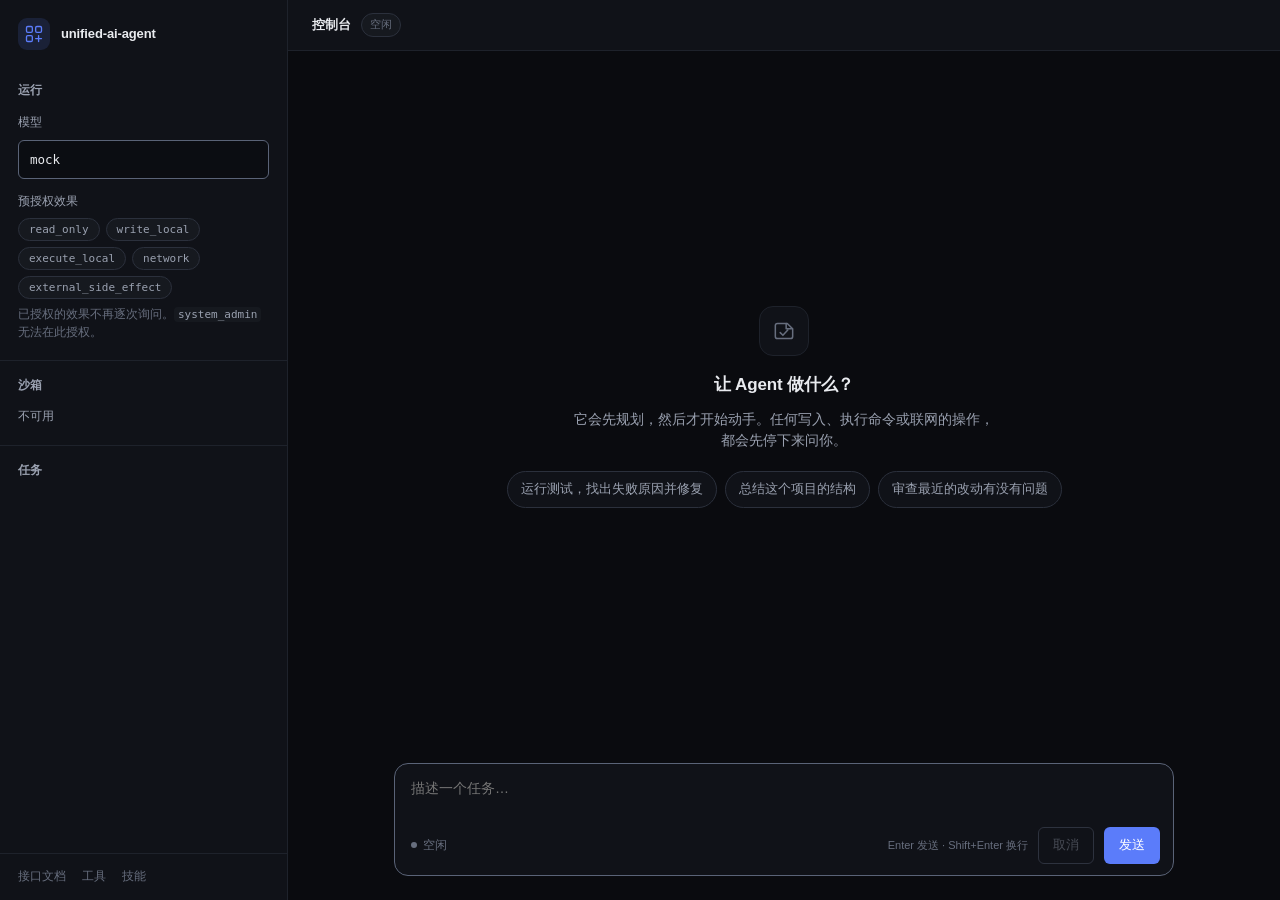
==== commit 319906e2: "feat(console): the interface is Chinese, and it follows what the field actually does Two things: the" ====
--- a/src/unified_agent/api/console/index.html
+++ b/src/unified_agent/api/console/index.html
@@ -3,7 +3,7 @@
 <head>
 <meta charset="utf-8">
 <meta name="viewport" content="width=device-width, initial-scale=1">
-<title>unified-ai-agent</title>
+<title>unified-ai-agent 控制台</title>
 <link rel="stylesheet" href="style.css">
 </head>
 <body>
@@ -26,20 +26,20 @@
     </header>
 
     <section class="panel">
-      <h2 class="panel-title">Run</h2>
+      <h2 class="panel-title">运行</h2>
       <label class="field">
-        <span class="field-label">Model</span>
+        <span class="field-label">模型</span>
         <input id="model" value="mock" spellcheck="false" autocomplete="off">
       </label>
       <div class="field">
-        <span class="field-label">Pre-approve effects</span>
-        <div id="approve" class="toggles" role="group" aria-label="Pre-approve effects"></div>
-        <p class="hint">Approved effects run without asking. <code>system_admin</code> can never be granted here.</p>
+        <span class="field-label">预授权效果</span>
+        <div id="approve" class="toggles" role="group" aria-label="预授权效果"></div>
+        <p class="hint">已授权的效果不再逐次询问。<code>system_admin</code> 无法在此授权。</p>
       </div>
     </section>
 
     <section class="panel">
-      <h2 class="panel-title">Sandbox</h2>
+      <h2 class="panel-title">沙箱</h2>
       <div id="sandbox" class="sandbox">
         <span class="skeleton"></span>
       </div>
@@ -47,24 +47,24 @@
 
     <section class="panel panel-grow">
       <h2 class="panel-title">
-        Tasks
+        任务
         <span class="panel-count" id="task-count"></span>
       </h2>
       <div id="tasks" class="task-list"></div>
     </section>
 
     <footer class="sidebar-footer">
-      <a href="/docs" target="_blank" rel="noreferrer">API docs</a>
-      <a href="/api/v1/tools" target="_blank" rel="noreferrer">tools</a>
-      <a href="/api/v1/skills" target="_blank" rel="noreferrer">skills</a>
+      <a href="/docs" target="_blank" rel="noreferrer">接口文档</a>
+      <a href="/api/v1/tools" target="_blank" rel="noreferrer">工具</a>
+      <a href="/api/v1/skills" target="_blank" rel="noreferrer">技能</a>
     </footer>
   </aside>
 
   <main id="main">
     <header id="topbar">
       <div class="topbar-left">
-        <span class="topbar-title" id="topbar-title">Console</span>
-        <span class="chip" id="topbar-status">idle</span>
+        <span class="topbar-title" id="topbar-title">控制台</span>
+        <span class="chip" id="topbar-status">空闲</span>
       </div>
       <div class="topbar-right" id="topbar-meta"></div>
     </header>
@@ -78,14 +78,14 @@
             <path d="M8.5 13.5 11 16l4.5-5"/>
           </svg>
         </div>
-        <h2 class="empty-title">What should the agent do?</h2>
+        <h2 class="empty-title">让 Agent 做什么？</h2>
         <p class="empty-body">
-          It plans first, then asks before anything that writes, runs or reaches
-          the network.
+          它会先规划，然后才开始动手。任何写入、执行命令或联网的操作，都会先停下来问你。
         </p>
         <div class="empty-examples">
           <button type="button" class="example">运行测试，找出失败原因并修复</button>
           <button type="button" class="example">总结这个项目的结构</button>
+          <button type="button" class="example">审查最近的改动有没有问题</button>
         </div>
       </div>
     </div>
@@ -98,25 +98,25 @@
             <path d="M10.3 3.9 2.6 17.2A2 2 0 0 0 4.3 20h15.4a2 2 0 0 0 1.7-2.8L13.7 3.9a2 2 0 0 0-3.4 0Z"/>
           </svg>
         </span>
-        <strong id="approval-title">Approval required</strong>
+        <strong id="approval-title">需要你批准</strong>
         <span id="approval-effect" class="chip chip-warn"></span>
       </div>
       <pre id="approval-preview"></pre>
       <div id="approval-detail" class="approval-detail"></div>
       <div class="approval-actions">
-        <button id="btn-approve" class="btn btn-primary">Approve</button>
-        <button id="btn-deny" class="btn btn-danger">Refuse</button>
+        <button id="btn-approve" class="btn btn-primary">批准</button>
+        <button id="btn-deny" class="btn btn-danger">拒绝</button>
       </div>
     </div>
 
     <form id="composer">
       <div class="composer-box">
-        <textarea id="goal" rows="1" placeholder="Describe a task…" aria-label="Task goal"></textarea>
+        <textarea id="goal" rows="1" placeholder="描述一个任务…" aria-label="任务目标"></textarea>
         <div class="composer-actions">
-          <span id="status" class="status" data-state="idle">idle</span>
-          <span class="composer-hint">Enter to send · Shift+Enter for a newline</span>
-          <button id="btn-cancel" type="button" class="btn btn-ghost" disabled>Cancel</button>
-          <button id="btn-send" type="submit" class="btn btn-primary">Send</button>
+          <span id="status" class="status" data-state="idle">空闲</span>
+          <span class="composer-hint">Enter 发送 · Shift+Enter 换行</span>
+          <button id="btn-cancel" type="button" class="btn btn-ghost" disabled>取消</button>
+          <button id="btn-send" type="submit" class="btn btn-primary">发送</button>
         </div>
       </div>
     </form>
--- a/src/unified_agent/api/console/style.css
+++ b/src/unified_agent/api/console/style.css
@@ -26,10 +26,21 @@
   --bg-panel: #101218;
   --bg-raised: #16191f;
   --bg-hover: #1c2029;
-  --bg-input: #0d0f14;
-
-  --border: #212530;
-  --border-strong: #2c313d;
+  /* Recessed, not raised. On a dark UI "input" reads as a well you type into,
+     and a well is darker than the surface around it -- the same direction as
+     light, not the opposite. Getting this backwards is why a form looks
+     pasted on. */
+  --bg-input: #0b0d12;
+
+  /* Three tiers, because one border cannot do two jobs.
+     `--border` separates things that are already distinct (decorative).
+     `--border-strong` is for hover and dividers.
+     `--border-control` outlines something you have to be able to find and
+     click: at 3.16:1 on the panel it meets WCAG 1.4.11, where the decorative
+     tier sits at 1.45:1 and would fail it. */
+  --border: #1e222b;
+  --border-strong: #2b303c;
+  --border-control: #5a6377;
 
   --text: #e9ebef;
   --text-dim: #9aa1b0;
@@ -54,9 +65,18 @@
      line up on this, which is what makes the page look like one thing */
   --column: 780px;
 
+  /* Latin first, then the Chinese family -- but the Chinese family is not a
+     fallback here, it is what most of the text will actually render in.
+     `PingFang SC` is the macOS default and is what makes a Chinese interface
+     look native rather than like a translated English one; the rest are the
+     Windows and Linux equivalents. HarmonyOS Sans is first because it has the
+     most even weight across the CJK block. */
   --sans: -apple-system, BlinkMacSystemFont, "Segoe UI", "PingFang SC",
-    "Hiragino Sans GB", "Microsoft YaHei", Roboto, sans-serif;
-  --mono: ui-monospace, SFMono-Regular, "SF Mono", Menlo, Consolas, monospace;
+    "HarmonyOS Sans SC", "Hiragino Sans GB", "Microsoft YaHei UI",
+    "Microsoft YaHei", "Source Han Sans SC", "Noto Sans CJK SC", Roboto,
+    sans-serif;
+  --mono: ui-monospace, SFMono-Regular, "SF Mono", Menlo, Consolas,
+    "PingFang SC", monospace;
 }
 
 * { box-sizing: border-box; }
@@ -66,7 +86,9 @@
   height: 100%;
   background: var(--bg);
   color: var(--text);
-  font: 400 14px/1.55 var(--sans);
+  /* 1.7 rather than 1.55: hanzi fill their em box, so the same leading that
+     looks right for Latin looks cramped for Chinese. */
+  font: 400 14px/1.7 var(--sans);
   -webkit-font-smoothing: antialiased;
 }
 
@@ -132,11 +154,13 @@
   align-items: center;
   justify-content: space-between;
   margin: 0;
-  font-size: 10.5px;
+  /* No letter-spacing and no uppercase: both are Latin devices. Tracking
+     pushes hanzi apart, which reads as broken spacing rather than as
+     emphasis, and `text-transform` does nothing to Chinese at all. Weight and
+     colour carry the hierarchy instead. */
+  font-size: 12px;
   font-weight: 600;
-  letter-spacing: 0.08em;
-  text-transform: uppercase;
-  color: var(--text-faint);
+  color: var(--text-dim);
 }
 
 .panel-count { font-family: var(--mono); font-size: 11px; letter-spacing: 0; }
@@ -148,7 +172,7 @@
 input[type="text"], #model, textarea {
   width: 100%;
   padding: 8px 11px;
-  border: 1px solid var(--border-strong);
+  border: 1px solid var(--border-control);
   border-radius: var(--radius-sm);
   background: var(--bg-input);
   color: var(--text);
@@ -475,10 +499,8 @@
   display: flex;
   align-items: center;
   gap: 8px;
-  font-size: 10.5px;
+  font-size: 12px;
   font-weight: 600;
-  letter-spacing: 0.08em;
-  text-transform: uppercase;
   color: var(--text-faint);
 }
 
@@ -595,11 +617,9 @@
 }
 
 .plan-label {
-  font-size: 10.5px;
+  font-size: 12px;
   font-weight: 600;
-  letter-spacing: 0.08em;
-  text-transform: uppercase;
-  color: var(--text-faint);
+  color: var(--text-dim);
 }
 
 .plan { display: flex; flex-direction: column; gap: 1px; }
@@ -722,7 +742,7 @@
 }
 
 .composer-box {
-  border: 1px solid var(--border-strong);
+  border: 1px solid var(--border-control);
   border-radius: var(--radius-lg);
   background: var(--bg-panel);
   transition: border-color 0.12s, box-shadow 0.12s;
@@ -749,6 +769,13 @@
 
 #goal:focus { box-shadow: none; border: none; }
 
+/* Let the browser size the textarea to its content where it can. The script
+ * falls back to measuring `scrollHeight`, and skips itself when this applies
+ * so the two do not fight over the height. */
+@supports (field-sizing: content) {
+  #goal { field-sizing: content; }
+}
+
 .composer-actions {
   display: flex;
   align-items: center;
@@ -816,7 +843,7 @@
 
 .btn-ghost {
   background: transparent;
-  border-color: var(--border-strong);
+  border-color: var(--border-control);
   color: var(--text-dim);
 }
 .btn-ghost:hover:not(:disabled) { background: var(--bg-hover); color: var(--text); }
